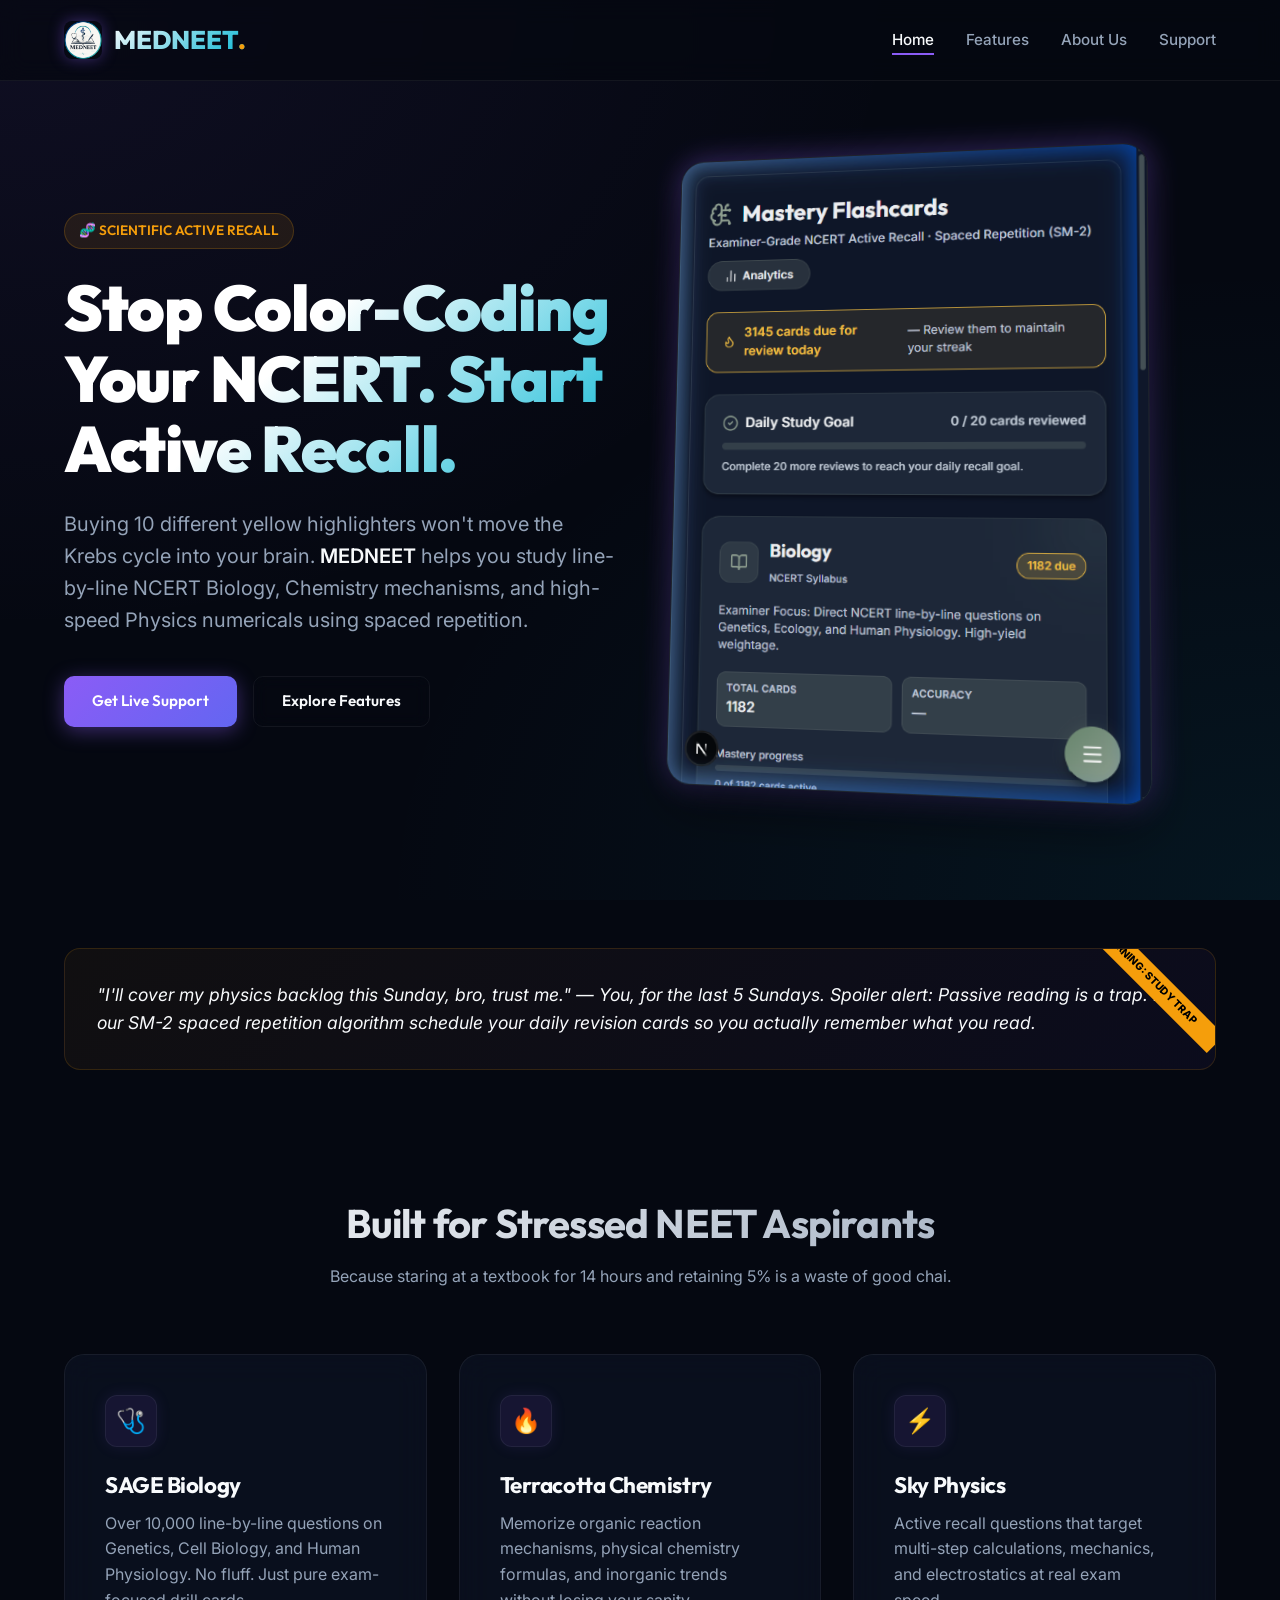
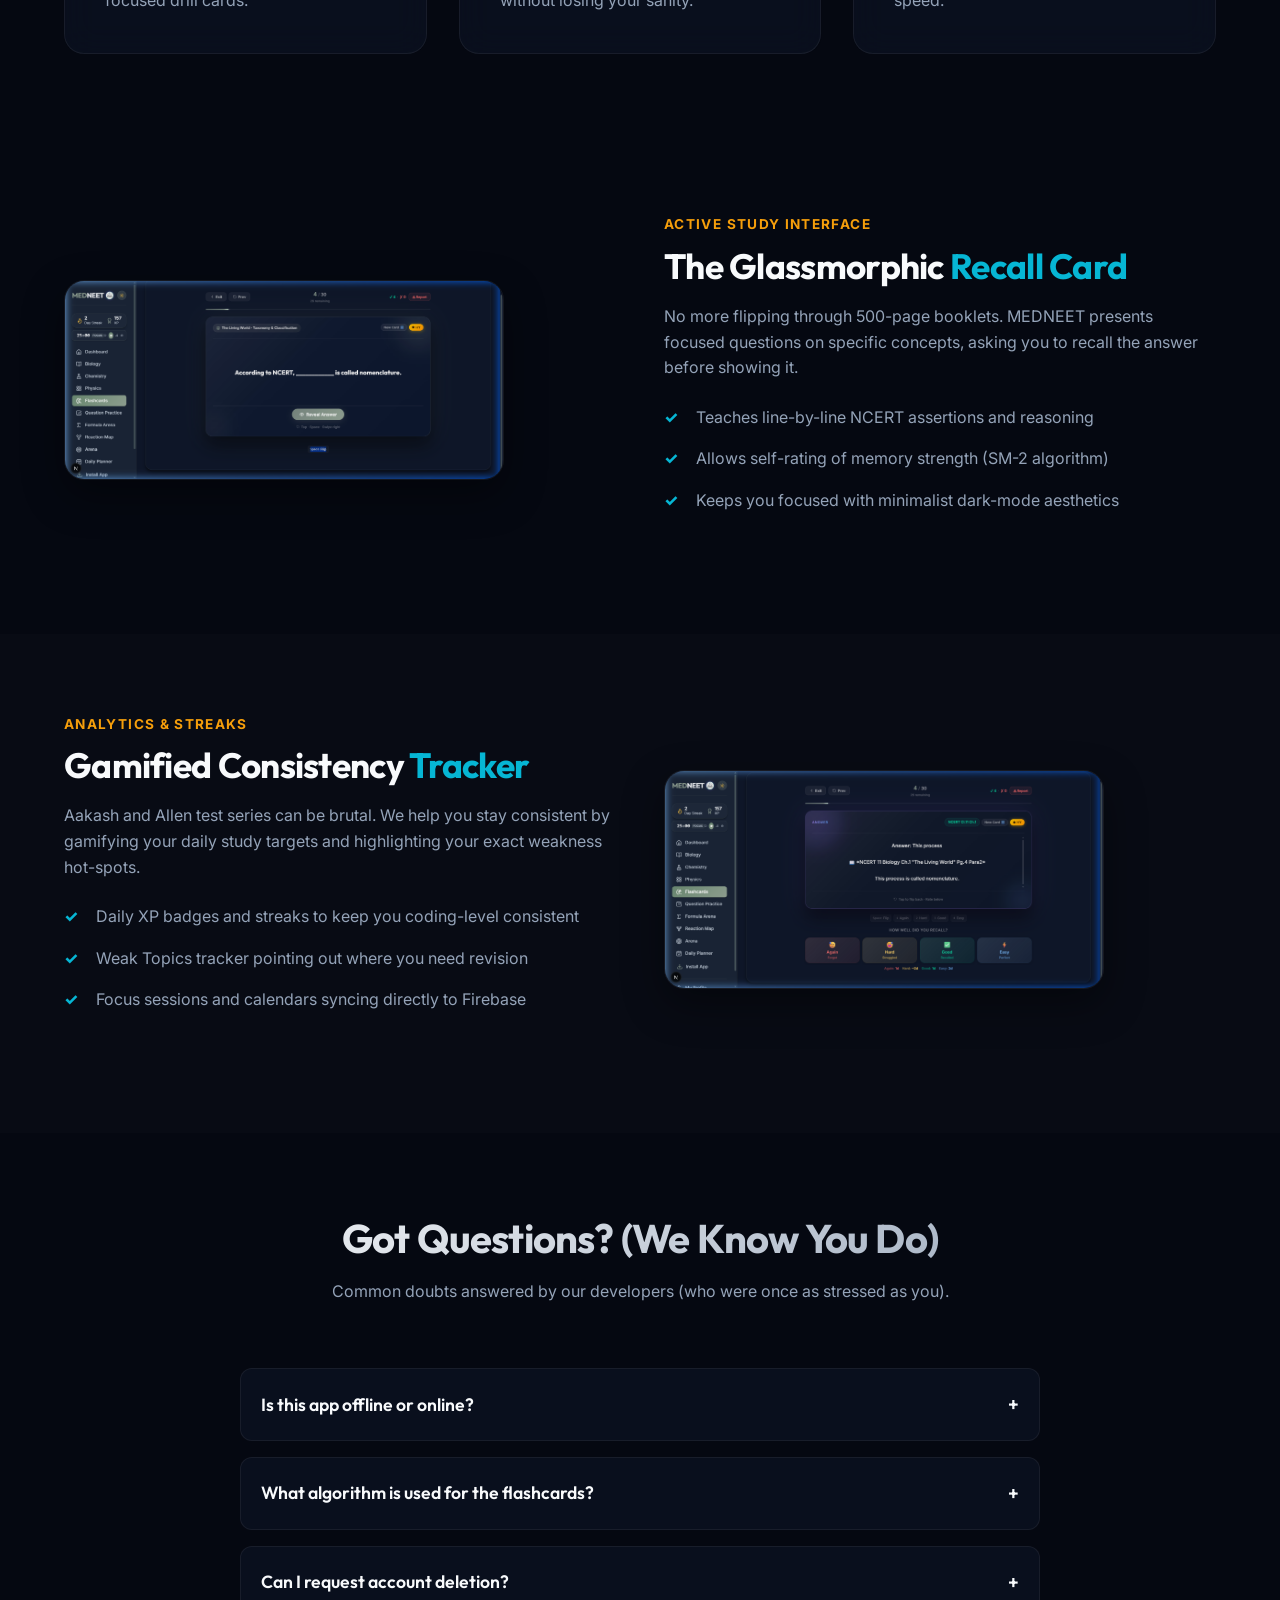
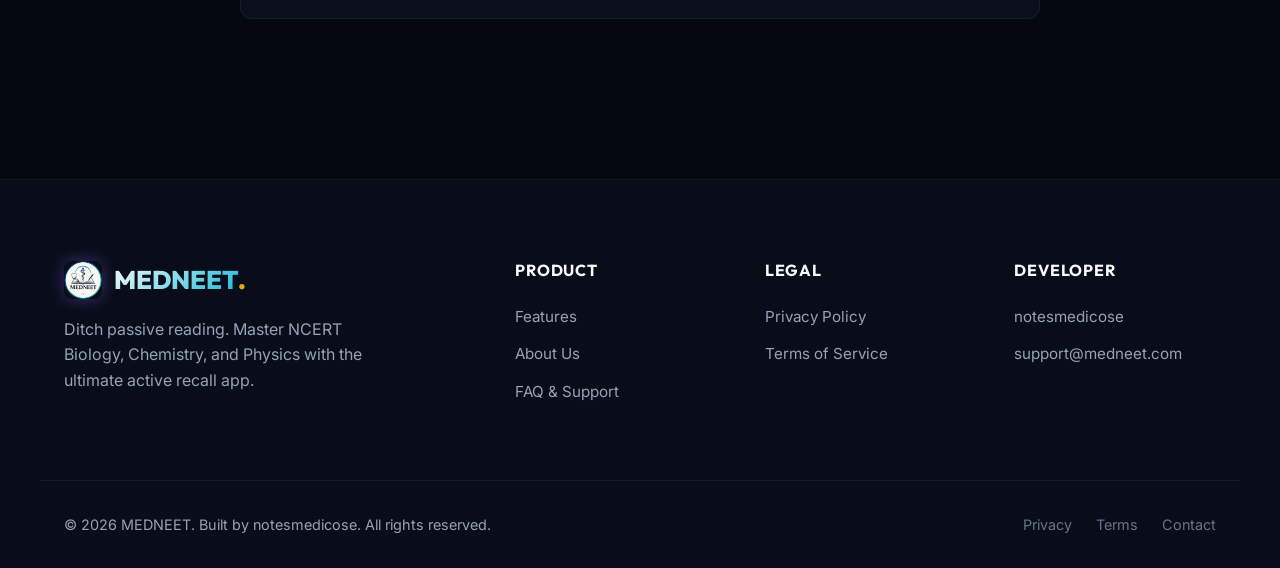
==== index.html @ f38a6e7c "Initial commit: Add responsive marketing and support website with active recall features showcase an" ====
<!DOCTYPE html>
<html lang="en">
<head>
  <meta charset="UTF-8">
  <meta name="viewport" content="width=device-width, initial-scale=1.0">
  
  <!-- Primary SEO Meta Tags -->
  <title>MEDNEET — Active Recall Flashcards & NCERT MCQs for NEET UG 2027</title>
  <meta name="description" content="Ace NEET UG Biology, Chemistry & Physics. Ditch the yellow markers, conquer your backlogs, and study line-by-line NCERT with scientific spaced repetition.">
  <meta name="keywords" content="NEET 2027 preparation, active recall flashcards, NCERT line by line biology, chemistry reaction mechanisms, physics formulas tracker, spaced repetition app, NEET study planner">
  <link rel="canonical" href="https://notesmedicose.github.io/MEDNEET_SUPPORT/index.html">
  
  <!-- Open Graph / Facebook -->
  <meta property="og:type" content="website">
  <meta property="og:url" content="https://notesmedicose.github.io/MEDNEET_SUPPORT/index.html">
  <meta property="og:title" content="MEDNEET — Active Recall Flashcards & NCERT MCQs for NEET UG 2027">
  <meta property="og:description" content="Struggling with NEET prep? Ditch passive reading and master NCERT concepts line-by-line using active recall, spaced repetition, and gamified daily streaks.">
  <meta property="og:image" content="https://notesmedicose.github.io/MEDNEET_SUPPORT/assets/feature_graphic.png">

  <!-- Twitter -->
  <meta property="twitter:card" content="summary_large_image">
  <meta property="twitter:url" content="https://notesmedicose.github.io/MEDNEET_SUPPORT/index.html">
  <meta property="twitter:title" content="MEDNEET — Active Recall Flashcards & NCERT MCQs for NEET UG 2027">
  <meta property="twitter:description" content="Struggling with NEET prep? Ditch passive reading and master NCERT concepts line-by-line using active recall, spaced repetition, and gamified daily streaks.">
  <meta property="twitter:image" content="https://notesmedicose.github.io/MEDNEET_SUPPORT/assets/feature_graphic.png">

  <!-- Favicon & Stylesheet -->
  <link rel="icon" type="image/png" href="assets/icon.png">
  <link rel="stylesheet" href="styles.css">
</head>
<body>

  <!-- Navigation Bar -->
  <nav class="navbar">
    <div class="container nav-container">
      <a href="index.html" class="logo" id="nav-logo">
        <img src="assets/icon.png" alt="MEDNEET Logo">
        <span>MEDNEET<span class="logo-highlight">.</span></span>
      </a>
      <ul class="nav-links" id="nav-menu">
        <li><a href="index.html" class="active" id="link-home">Home</a></li>
        <li><a href="features.html" id="link-features">Features</a></li>
        <li><a href="about.html" id="link-about">About Us</a></li>
        <li><a href="support.html" id="link-support">Support</a></li>
      </ul>
      <div class="nav-toggle" id="nav-hamburger">
        <span></span>
        <span></span>
        <span></span>
      </div>
    </div>
  </nav>

  <!-- Hero Section -->
  <header class="hero">
    <div class="container grid-2">
      <div class="hero-content">
        <div class="hero-badge">🧬 SCIENTIFIC ACTIVE RECALL</div>
        <h1 class="hero-title">Stop Color-Coding Your NCERT. Start Active Recall.</h1>
        <p class="hero-subtitle">
          Buying 10 different yellow highlighters won't move the Krebs cycle into your brain. <strong>MEDNEET</strong> helps you study line-by-line NCERT Biology, Chemistry mechanisms, and high-speed Physics numericals using spaced repetition.
        </p>
        <div class="hero-actions">
          <a href="support.html" class="btn btn-primary" id="hero-btn-download">Get Live Support</a>
          <a href="features.html" class="btn btn-secondary" id="hero-btn-features">Explore Features</a>
        </div>
      </div>
      <div class="hero-visual">
        <img src="assets/dashboard.png" alt="MEDNEET Mobile App Dashboard" class="main-screenshot" id="hero-img-dashboard">
      </div>
    </div>
  </header>

  <!-- Relatable Student Warning -->
  <section class="container">
    <div class="stressed-callout" id="studytrap-banner">
      <p>"I'll cover my physics backlog this Sunday, bro, trust me." — You, for the last 5 Sundays. Spoiler alert: Passive reading is a trap. Let our SM-2 spaced repetition algorithm schedule your daily revision cards so you actually remember what you read.</p>
    </div>
  </section>

  <!-- Core Features Highlights -->
  <section class="feature-section">
    <div class="container">
      <div class="section-header text-center">
        <h2>Built for Stressed NEET Aspirants</h2>
        <p>Because staring at a textbook for 14 hours and retaining 5% is a waste of good chai.</p>
      </div>
      
      <div class="grid-3">
        <!-- Feature 1 -->
        <div class="glass-panel feat-card" id="card-sage-bio">
          <div class="feat-icon">🩺</div>
          <h3>SAGE Biology</h3>
          <p>Over 10,000 line-by-line questions on Genetics, Cell Biology, and Human Physiology. No fluff. Just pure exam-focused drill cards.</p>
        </div>

        <!-- Feature 2 -->
        <div class="glass-panel feat-card" id="card-terra-chem">
          <div class="feat-icon">🔥</div>
          <h3>Terracotta Chemistry</h3>
          <p>Memorize organic reaction mechanisms, physical chemistry formulas, and inorganic trends without losing your sanity.</p>
        </div>

        <!-- Feature 3 -->
        <div class="glass-panel feat-card" id="card-sky-phys">
          <div class="feat-icon">⚡</div>
          <h3>Sky Physics</h3>
          <p>Active recall questions that target multi-step calculations, mechanics, and electrostatics at real exam speed.</p>
        </div>
      </div>
    </div>
  </section>

  <!-- Product Preview Split Showcase -->
  <section class="feature-showcase">
    <div class="container grid-2">
      <div class="showcase-visual">
        <img src="assets/study_question.png" alt="MEDNEET Question card screen" id="img-showcase-question">
      </div>
      <div class="showcase-content">
        <div class="showcase-tag">Active Study Interface</div>
        <h3>The Glassmorphic <span class="showcase-accent">Recall Card</span></h3>
        <p>No more flipping through 500-page booklets. MEDNEET presents focused questions on specific concepts, asking you to recall the answer before showing it.</p>
        <ul class="showcase-list">
          <li>Teaches line-by-line NCERT assertions and reasoning</li>
          <li>Allows self-rating of memory strength (SM-2 algorithm)</li>
          <li>Keeps you focused with minimalist dark-mode aesthetics</li>
        </ul>
      </div>
    </div>
  </section>

  <section class="feature-showcase" style="background: rgba(255, 255, 255, 0.01);">
    <div class="container grid-2">
      <div class="showcase-content">
        <div class="showcase-tag">Analytics & Streaks</div>
        <h3>Gamified Consistency <span class="showcase-accent">Tracker</span></h3>
        <p>Aakash and Allen test series can be brutal. We help you stay consistent by gamifying your daily study targets and highlighting your exact weakness hot-spots.</p>
        <ul class="showcase-list">
          <li>Daily XP badges and streaks to keep you coding-level consistent</li>
          <li>Weak Topics tracker pointing out where you need revision</li>
          <li>Focus sessions and calendars syncing directly to Firebase</li>
        </ul>
      </div>
      <div class="showcase-visual">
        <img src="assets/study_answer.png" alt="MEDNEET Answer card explanation screen" id="img-showcase-answer">
      </div>
    </div>
  </section>

  <!-- FAQ Section -->
  <section class="feature-section">
    <div class="container">
      <div class="section-header text-center">
        <h2>Got Questions? (We Know You Do)</h2>
        <p>Common doubts answered by our developers (who were once as stressed as you).</p>
      </div>

      <div class="faq-list">
        <div class="faq-item" id="faq-q1">
          <div class="faq-question">
            <span>Is this app offline or online?</span>
            <span class="faq-toggle">+</span>
          </div>
          <div class="faq-answer">
            It is a hybrid web/native app! It is wrapped in Capacitor for Android and loads the Next.js production server, meaning you get real-time database sync in Firestore and live AI-powered questions.
          </div>
        </div>

        <div class="faq-item" id="faq-q2">
          <div class="faq-question">
            <span>What algorithm is used for the flashcards?</span>
            <span class="faq-toggle">+</span>
          </div>
          <div class="faq-answer">
            We use a modified version of the SM-2 Spaced Repetition Algorithm. It schedules cards based on your difficulty rating, pushing easy cards out by days and bringing difficult concepts back in minutes.
          </div>
        </div>

        <div class="faq-item" id="faq-q3">
          <div class="faq-question">
            <span>Can I request account deletion?</span>
            <span class="faq-toggle">+</span>
          </div>
          <div class="faq-answer">
            Yes, Google Play Store has strict policies on this, and we respect your data! You can delete your account instantly from the Profile settings inside the app, or email us at support@medneet.com for manual deletion.
          </div>
        </div>
      </div>
    </div>
  </section>

  <!-- Footer -->
  <footer>
    <div class="container footer-grid">
      <div class="footer-brand">
        <a href="index.html" class="logo">
          <img src="assets/icon.png" alt="MEDNEET Logo">
          <span>MEDNEET<span class="logo-highlight">.</span></span>
        </a>
        <p>Ditch passive reading. Master NCERT Biology, Chemistry, and Physics with the ultimate active recall app.</p>
      </div>
      <div class="footer-col">
        <h4>Product</h4>
        <ul>
          <li><a href="features.html">Features</a></li>
          <li><a href="about.html">About Us</a></li>
          <li><a href="support.html">FAQ & Support</a></li>
        </ul>
      </div>
      <div class="footer-col">
        <h4>Legal</h4>
        <ul>
          <li><a href="privacy-policy.html">Privacy Policy</a></li>
          <li><a href="terms-of-service.html">Terms of Service</a></li>
        </ul>
      </div>
      <div class="footer-col">
        <h4>Developer</h4>
        <ul>
          <li><a href="https://github.com/notesmedicose" target="_blank">notesmedicose</a></li>
          <li><a href="mailto:support@medneet.com">support@medneet.com</a></li>
        </ul>
      </div>
    </div>
    
    <div class="container footer-bottom">
      <p>&copy; 2026 MEDNEET. Built by notesmedicose. All rights reserved.</p>
      <div class="footer-bottom-links">
        <a href="privacy-policy.html">Privacy</a>
        <a href="terms-of-service.html">Terms</a>
        <a href="support.html">Contact</a>
      </div>
    </div>
  </footer>

  <!-- Script for Interactivity -->
  <script>
    // Mobile Navigation Menu Toggle
    const hamburger = document.getElementById('nav-hamburger');
    const menu = document.getElementById('nav-menu');
    
    hamburger.addEventListener('click', () => {
      menu.classList.toggle('active');
      hamburger.classList.toggle('active');
    });

    // Close mobile menu when link is clicked
    document.querySelectorAll('.nav-links a').forEach(link => {
      link.addEventListener('click', () => {
        menu.classList.remove('active');
        hamburger.classList.remove('active');
      });
    });

    // FAQ Accordion
    const faqItems = document.querySelectorAll('.faq-item');
    faqItems.forEach(item => {
      item.addEventListener('click', () => {
        item.classList.toggle('active');
      });
    });
  </script>
</body>
</html>
---- styles.css ----
/* ==========================================================================
   MEDNEET Support & Marketing Website Stylesheet
   Theme: Midnight Sci-Fi Academic (Deep Purple, Neon Violet, Cyan, Gold)
   ========================================================================== */

/* Google Fonts Import */
@import url('https://fonts.googleapis.com/css2?family=Inter:wght@300;400;500;600;700&family=Outfit:wght@400;500;600;700;800;900&display=swap');

/* CSS Variables */
:root {
  --bg-primary: #050811;
  --bg-secondary: #090d1a;
  --bg-surface: rgba(17, 25, 46, 0.45);
  --bg-surface-glow: rgba(139, 92, 246, 0.05);
  --border-color: rgba(255, 255, 255, 0.06);
  --border-glow: rgba(139, 92, 246, 0.2);
  
  --text-primary: #f8fafc;
  --text-secondary: #94a3b8;
  --text-muted: #64748b;
  
  --accent-primary: #8b5cf6; /* Neon Violet */
  --accent-secondary: #06b6d4; /* Neon Cyan */
  --accent-accent: #f59e0b; /* Gold */
  --accent-primary-glow: rgba(139, 92, 246, 0.4);
  --accent-secondary-glow: rgba(6, 182, 212, 0.4);
  
  --font-heading: 'Outfit', sans-serif;
  --font-body: 'Inter', sans-serif;
  
  --transition-smooth: all 0.3s cubic-bezier(0.4, 0, 0.2, 1);
  --container-width: 1200px;
}

/* Modern Reset */
* {
  box-sizing: border-box;
  margin: 0;
  padding: 0;
}

html {
  scroll-behavior: smooth;
  scrollbar-width: thin;
  scrollbar-color: var(--accent-primary) var(--bg-secondary);
}

body {
  background-color: var(--bg-primary);
  background-image: 
    radial-gradient(at 0% 0%, rgba(139, 92, 246, 0.08) 0px, transparent 50%),
    radial-gradient(at 100% 100%, rgba(6, 182, 212, 0.08) 0px, transparent 50%);
  background-attachment: fixed;
  color: var(--text-primary);
  font-family: var(--font-body);
  line-height: 1.6;
  overflow-x: hidden;
  font-size: 16px;
}

/* Custom Scrollbar for Webkit Browsers */
::-webkit-scrollbar {
  width: 8px;
}
::-webkit-scrollbar-track {
  background: var(--bg-secondary);
}
::-webkit-scrollbar-thumb {
  background: var(--accent-primary);
  border-radius: 4px;
}
::-webkit-scrollbar-thumb:hover {
  background: var(--accent-secondary);
}

/* Typography Utility */
h1, h2, h3, h4, h5, h6 {
  font-family: var(--font-heading);
  font-weight: 700;
  letter-spacing: -0.02em;
  line-height: 1.25;
}

p {
  color: var(--text-secondary);
  font-weight: 400;
}

a {
  color: var(--accent-secondary);
  text-decoration: none;
  transition: var(--transition-smooth);
}

a:hover {
  color: var(--accent-primary);
}

strong {
  color: var(--text-primary);
  font-weight: 600;
}

/* Layout Utilities */
.container {
  max-width: var(--container-width);
  margin: 0 auto;
  padding: 0 1.5rem;
}

.text-center { text-align: center; }

/* Grid / Flex Layouts */
.grid-2 {
  display: grid;
  grid-template-columns: 1fr 1fr;
  gap: 3rem;
  align-items: center;
}

.grid-3 {
  display: grid;
  grid-template-columns: repeat(3, 1fr);
  gap: 2rem;
}

@media (max-width: 968px) {
  .grid-2, .grid-3 {
    grid-template-columns: 1fr;
    gap: 2rem;
  }
}

/* Glassmorphic Components */
.glass-panel {
  background: var(--bg-surface);
  border: 1px solid var(--border-color);
  border-radius: 20px;
  backdrop-filter: blur(16px);
  -webkit-backdrop-filter: blur(16px);
  padding: 2.5rem;
  transition: var(--transition-smooth);
}

.glass-panel:hover {
  border-color: var(--border-glow);
  box-shadow: 0 10px 30px rgba(139, 92, 246, 0.08);
}

/* Navigation Bar */
.navbar {
  position: fixed;
  top: 0;
  left: 0;
  width: 100%;
  z-index: 1000;
  background: rgba(5, 8, 17, 0.7);
  backdrop-filter: blur(12px);
  -webkit-backdrop-filter: blur(12px);
  border-bottom: 1px solid var(--border-color);
  transition: var(--transition-smooth);
}

.nav-container {
  display: flex;
  justify-content: space-between;
  align-items: center;
  height: 80px;
}

.logo {
  display: flex;
  align-items: center;
  gap: 12px;
  font-family: var(--font-heading);
  font-weight: 800;
  font-size: 1.6rem;
  color: var(--text-primary);
}

.logo img {
  width: 38px;
  height: 38px;
  border-radius: 8px;
  box-shadow: 0 0 15px var(--accent-primary-glow);
}

.logo span {
  background: linear-gradient(135deg, var(--text-primary), var(--accent-secondary));
  -webkit-background-clip: text;
  -webkit-text-fill-color: transparent;
}

.logo-highlight {
  color: var(--accent-accent);
  background: none !important;
  -webkit-text-fill-color: initial !important;
}

.nav-links {
  display: flex;
  gap: 2rem;
  list-style: none;
  align-items: center;
}

.nav-links a {
  color: var(--text-secondary);
  font-weight: 500;
  font-size: 0.95rem;
}

.nav-links a:hover, .nav-links a.active {
  color: var(--text-primary);
}

.nav-links a.active {
  border-bottom: 2px solid var(--accent-primary);
  padding-bottom: 4px;
}

/* Buttons */
.btn {
  display: inline-flex;
  align-items: center;
  justify-content: center;
  padding: 0.75rem 1.75rem;
  border-radius: 10px;
  font-family: var(--font-heading);
  font-weight: 600;
  font-size: 0.95rem;
  cursor: pointer;
  transition: var(--transition-smooth);
  gap: 8px;
}

.btn-primary {
  background: linear-gradient(135deg, var(--accent-primary), #6366f1);
  color: white;
  border: none;
  box-shadow: 0 4px 20px var(--accent-primary-glow);
}

.btn-primary:hover {
  background: linear-gradient(135deg, #9b72f8, #4f46e5);
  box-shadow: 0 6px 25px rgba(139, 92, 246, 0.6);
  transform: translateY(-2px);
  color: white;
}

.btn-secondary {
  background: transparent;
  color: var(--text-primary);
  border: 1px solid var(--border-color);
  backdrop-filter: blur(8px);
}

.btn-secondary:hover {
  background: rgba(255, 255, 255, 0.05);
  border-color: var(--text-secondary);
  transform: translateY(-2px);
  color: var(--text-primary);
}

/* Mobile Nav Toggle */
.nav-toggle {
  display: none;
  flex-direction: column;
  gap: 6px;
  cursor: pointer;
}

.nav-toggle span {
  width: 25px;
  height: 2px;
  background-color: var(--text-primary);
  transition: var(--transition-smooth);
}

@media (max-width: 768px) {
  .nav-toggle {
    display: flex;
  }
  
  .nav-links {
    position: fixed;
    top: 80px;
    left: -100%;
    width: 100%;
    height: calc(100vh - 80px);
    background: var(--bg-secondary);
    flex-direction: column;
    padding: 3rem 1.5rem;
    transition: var(--transition-smooth);
    align-items: stretch;
    text-align: center;
  }
  
  .nav-links.active {
    left: 0;
  }
}

/* Hero Section */
.hero {
  padding: 120px 0 80px;
  min-height: 100vh;
  display: flex;
  align-items: center;
  position: relative;
}

.hero-badge {
  display: inline-flex;
  align-items: center;
  gap: 8px;
  background: rgba(245, 158, 11, 0.1);
  border: 1px solid rgba(245, 158, 11, 0.2);
  color: var(--accent-accent);
  padding: 6px 14px;
  border-radius: 20px;
  font-family: var(--font-heading);
  font-weight: 600;
  font-size: 0.85rem;
  margin-bottom: 1.5rem;
}

.hero-title {
  font-size: 4rem;
  font-weight: 900;
  line-height: 1.1;
  margin-bottom: 1.5rem;
  background: linear-gradient(135deg, #fff 40%, var(--accent-secondary) 100%);
  -webkit-background-clip: text;
  -webkit-text-fill-color: transparent;
}

.hero-subtitle {
  font-size: 1.25rem;
  margin-bottom: 2.5rem;
  max-width: 550px;
}

.hero-actions {
  display: flex;
  gap: 1rem;
  flex-wrap: wrap;
}

.hero-visual {
  position: relative;
}

.hero-visual img.main-screenshot {
  width: 100%;
  max-width: 480px;
  border-radius: 24px;
  border: 1px solid rgba(255, 255, 255, 0.1);
  box-shadow: 0 20px 50px rgba(0, 0, 0, 0.5), 0 0 30px var(--accent-primary-glow);
  transform: perspective(1000px) rotateY(-8deg) rotateX(4deg);
  transition: var(--transition-smooth);
}

.hero-visual img.main-screenshot:hover {
  transform: perspective(1000px) rotateY(0deg) rotateX(0deg) scale(1.02);
  box-shadow: 0 25px 60px rgba(0, 0, 0, 0.6), 0 0 45px rgba(139, 92, 246, 0.6);
}

@media (max-width: 968px) {
  .hero-title {
    font-size: 2.8rem;
  }
  .hero-visual {
    margin-top: 3rem;
    display: flex;
    justify-content: center;
  }
  .hero-visual img.main-screenshot {
    transform: none;
  }
}

/* Feature Cards & Grid */
.section-header {
  margin-bottom: 4rem;
}

.section-header h2 {
  font-size: 2.5rem;
  margin-bottom: 1rem;
  background: linear-gradient(135deg, #fff, var(--text-secondary));
  -webkit-background-clip: text;
  -webkit-text-fill-color: transparent;
}

.feature-section {
  padding: 80px 0;
}

.feat-card {
  text-align: left;
}

.feat-icon {
  width: 52px;
  height: 52px;
  border-radius: 12px;
  background: rgba(139, 92, 246, 0.1);
  border: 1px solid var(--border-color);
  color: var(--accent-primary);
  display: flex;
  align-items: center;
  justify-content: center;
  font-size: 1.5rem;
  margin-bottom: 1.5rem;
  box-shadow: 0 0 15px rgba(139, 92, 246, 0.1);
}

.feat-card:hover .feat-icon {
  background: var(--accent-primary);
  color: white;
  box-shadow: 0 0 20px var(--accent-primary-glow);
  transform: scale(1.05);
}

.feat-card h3 {
  font-size: 1.4rem;
  margin-bottom: 0.75rem;
  color: var(--text-primary);
}

/* Split Page Feature Showcases */
.feature-showcase {
  padding: 80px 0;
}

.showcase-content h3 {
  font-size: 2.2rem;
  margin-bottom: 1rem;
  color: var(--text-primary);
}

.showcase-accent {
  color: var(--accent-secondary);
}

.showcase-tag {
  color: var(--accent-accent);
  text-transform: uppercase;
  font-size: 0.85rem;
  font-weight: 700;
  letter-spacing: 0.1em;
  margin-bottom: 0.5rem;
}

.showcase-list {
  list-style: none;
  margin: 1.5rem 0 2.5rem;
}

.showcase-list li {
  position: relative;
  padding-left: 2rem;
  margin-bottom: 1rem;
  color: var(--text-secondary);
}

.showcase-list li::before {
  content: '✓';
  position: absolute;
  left: 0;
  top: 0;
  color: var(--accent-secondary);
  font-weight: 800;
}

.showcase-visual img {
  width: 100%;
  max-width: 440px;
  border-radius: 20px;
  border: 1px solid var(--border-color);
  box-shadow: 0 15px 40px rgba(0, 0, 0, 0.4);
}

/* FAQ Accordion */
.faq-list {
  max-width: 800px;
  margin: 0 auto;
  display: flex;
  flex-direction: column;
  gap: 1rem;
}

.faq-item {
  background: var(--bg-surface);
  border: 1px solid var(--border-color);
  border-radius: 12px;
  padding: 1.25rem;
  cursor: pointer;
  transition: var(--transition-smooth);
}

.faq-item:hover {
  border-color: var(--border-glow);
}

.faq-question {
  display: flex;
  justify-content: space-between;
  align-items: center;
  font-weight: 600;
  font-family: var(--font-heading);
  font-size: 1.1rem;
}

.faq-answer {
  display: none;
  padding-top: 1rem;
  color: var(--text-secondary);
  font-size: 0.95rem;
  border-top: 1px solid rgba(255, 255, 255, 0.05);
  margin-top: 0.75rem;
}

.faq-item.active .faq-answer {
  display: block;
}

.faq-toggle {
  font-size: 1.2rem;
  transition: var(--transition-smooth);
}

.faq-item.active .faq-toggle {
  transform: rotate(45deg);
  color: var(--accent-primary);
}

/* Footer styling */
footer {
  background: var(--bg-secondary);
  border-top: 1px solid var(--border-color);
  padding: 5rem 0 2rem;
  margin-top: 5rem;
}

.footer-grid {
  display: grid;
  grid-template-columns: 2fr 1fr 1fr 1fr;
  gap: 3rem;
  margin-bottom: 4rem;
}

@media (max-width: 768px) {
  .footer-grid {
    grid-template-columns: 1fr;
    gap: 2rem;
  }
}

.footer-brand p {
  margin-top: 1rem;
  max-width: 300px;
}

.footer-col h4 {
  font-size: 1rem;
  text-transform: uppercase;
  letter-spacing: 0.05em;
  margin-bottom: 1.5rem;
  color: var(--text-primary);
}

.footer-col ul {
  list-style: none;
}

.footer-col ul li {
  margin-bottom: 0.75rem;
}

.footer-col ul a {
  color: var(--text-secondary);
  font-size: 0.95rem;
}

.footer-col ul a:hover {
  color: var(--text-primary);
  padding-left: 4px;
}

.footer-bottom {
  display: flex;
  justify-content: space-between;
  align-items: center;
  padding-top: 2rem;
  border-top: 1px solid rgba(255, 255, 255, 0.05);
  color: var(--text-muted);
  font-size: 0.9rem;
  flex-wrap: wrap;
  gap: 1rem;
}

.footer-bottom-links {
  display: flex;
  gap: 1.5rem;
}

.footer-bottom-links a {
  color: var(--text-muted);
}

.footer-bottom-links a:hover {
  color: var(--text-primary);
}

/* Legal Pages Styling Override */
.legal-container {
  padding-top: 140px;
  max-width: 800px;
  margin: 0 auto;
}

.legal-header {
  margin-bottom: 3rem;
  text-align: center;
}

.legal-header h1 {
  font-size: 3rem;
  margin-bottom: 0.5rem;
}

.legal-meta {
  color: var(--text-muted);
  font-size: 0.95rem;
}

.legal-content section {
  margin-bottom: 2rem;
}

.legal-content h2 {
  font-size: 1.4rem;
  margin-bottom: 1rem;
  color: var(--accent-primary);
  border-bottom: 1px solid rgba(255, 255, 255, 0.05);
  padding-bottom: 0.5rem;
}

.legal-content ul {
  padding-left: 1.5rem;
  color: var(--text-secondary);
  margin: 1rem 0;
}

.legal-content li {
  margin-bottom: 0.5rem;
}

/* Contact Form Grid and Elements */
.contact-grid {
  display: grid;
  grid-template-columns: 1fr 1.5fr;
  gap: 3rem;
}

@media (max-width: 768px) {
  .contact-grid {
    grid-template-columns: 1fr;
    gap: 2rem;
  }
}

.info-item {
  display: flex;
  gap: 1rem;
  margin-bottom: 1.5rem;
}

.info-icon {
  width: 44px;
  height: 44px;
  border-radius: 8px;
  background: rgba(6, 182, 212, 0.1);
  color: var(--accent-secondary);
  display: flex;
  align-items: center;
  justify-content: center;
  font-size: 1.2rem;
  flex-shrink: 0;
}

.form-group {
  margin-bottom: 1.5rem;
}

.form-group label {
  display: block;
  font-family: var(--font-heading);
  font-weight: 500;
  font-size: 0.9rem;
  margin-bottom: 0.5rem;
  color: var(--text-primary);
}

.form-control {
  width: 100%;
  background: rgba(17, 25, 46, 0.6);
  border: 1px solid var(--border-color);
  border-radius: 8px;
  padding: 0.75rem 1rem;
  color: white;
  font-family: var(--font-body);
  transition: var(--transition-smooth);
}

.form-control:focus {
  outline: none;
  border-color: var(--accent-primary);
  box-shadow: 0 0 15px rgba(139, 92, 246, 0.15);
}

/* Stressed NEET Student Meme Callout */
.stressed-callout {
  background: linear-gradient(135deg, rgba(245, 158, 11, 0.05), rgba(139, 92, 246, 0.05));
  border: 1px solid rgba(245, 158, 11, 0.15);
  border-radius: 16px;
  padding: 2rem;
  margin: 3rem 0;
  position: relative;
  overflow: hidden;
}

.stressed-callout::before {
  content: '⚠️ WARNING: STUDY TRAP';
  position: absolute;
  top: 12px;
  right: -30px;
  background: var(--accent-accent);
  color: #000;
  font-weight: 800;
  font-size: 0.65rem;
  padding: 4px 30px;
  transform: rotate(45deg);
}

.stressed-callout p {
  color: var(--text-primary);
  font-style: italic;
  font-size: 1.1rem;
}
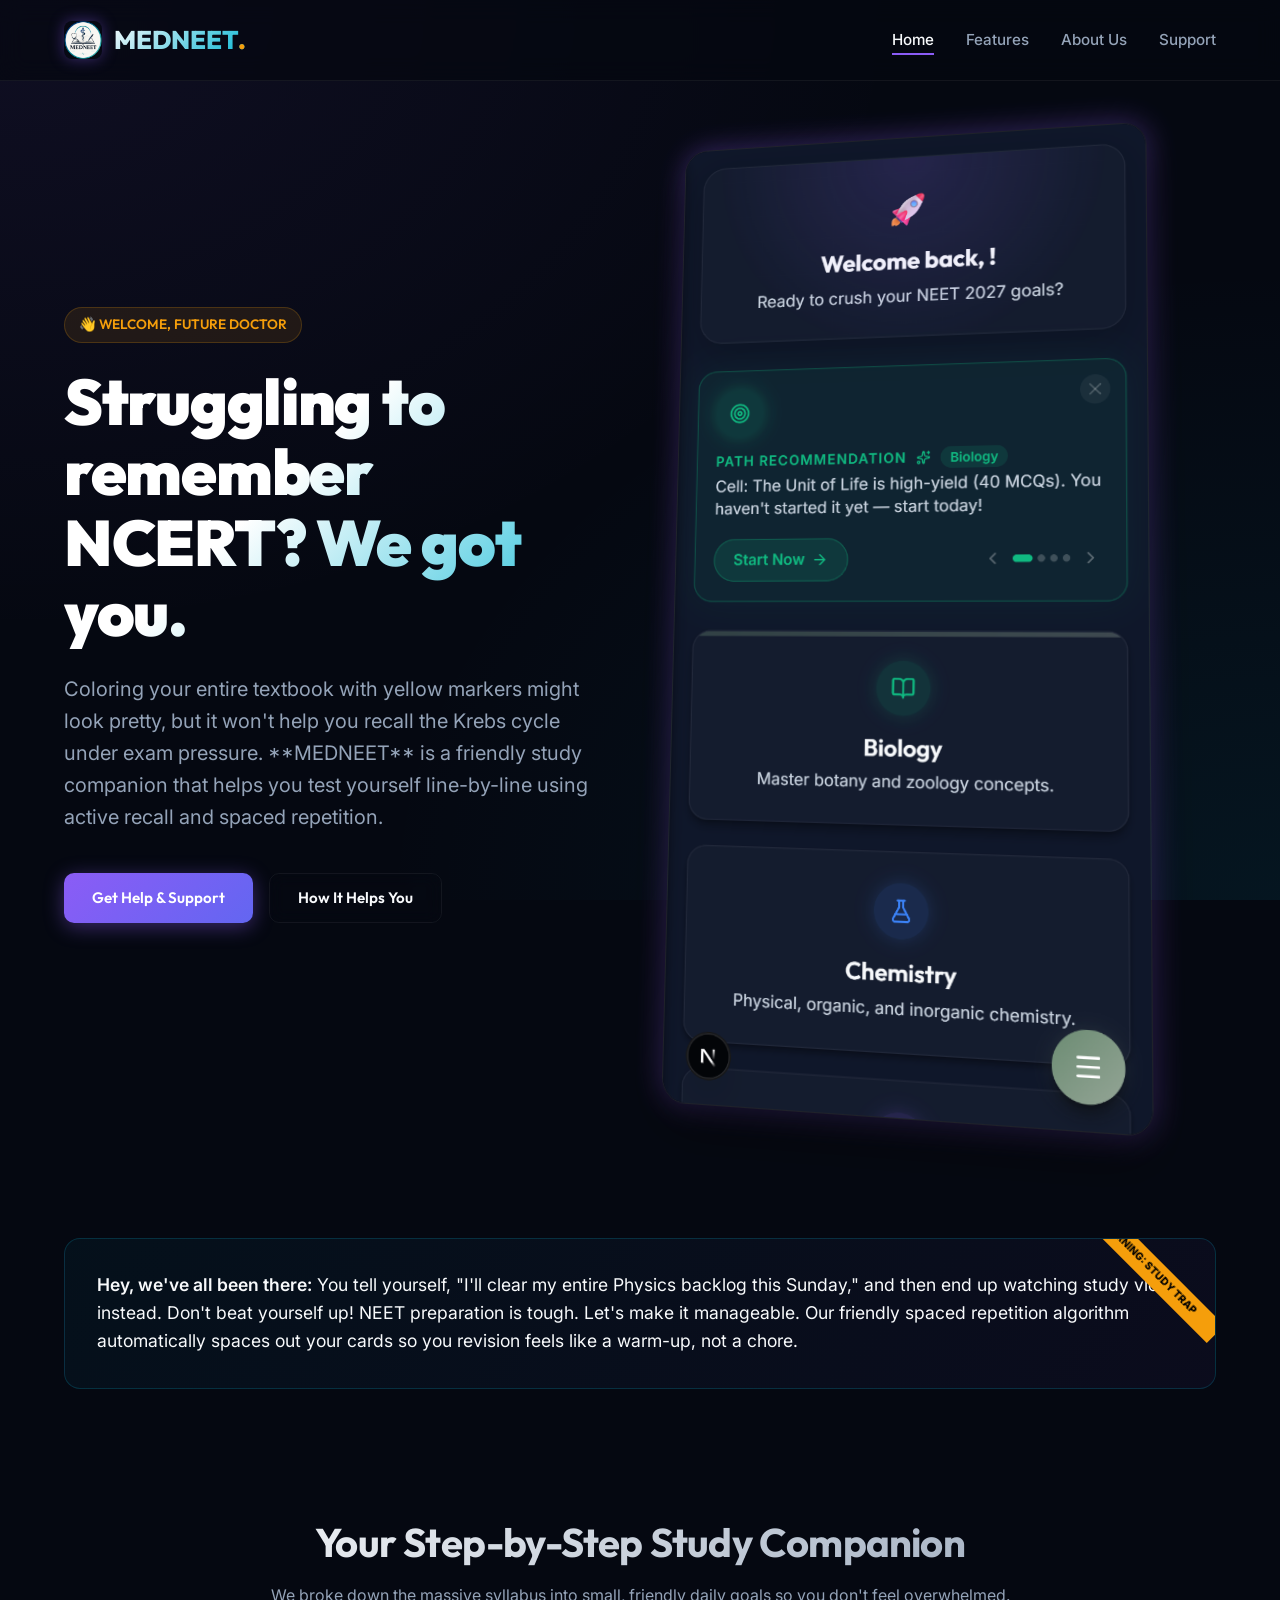
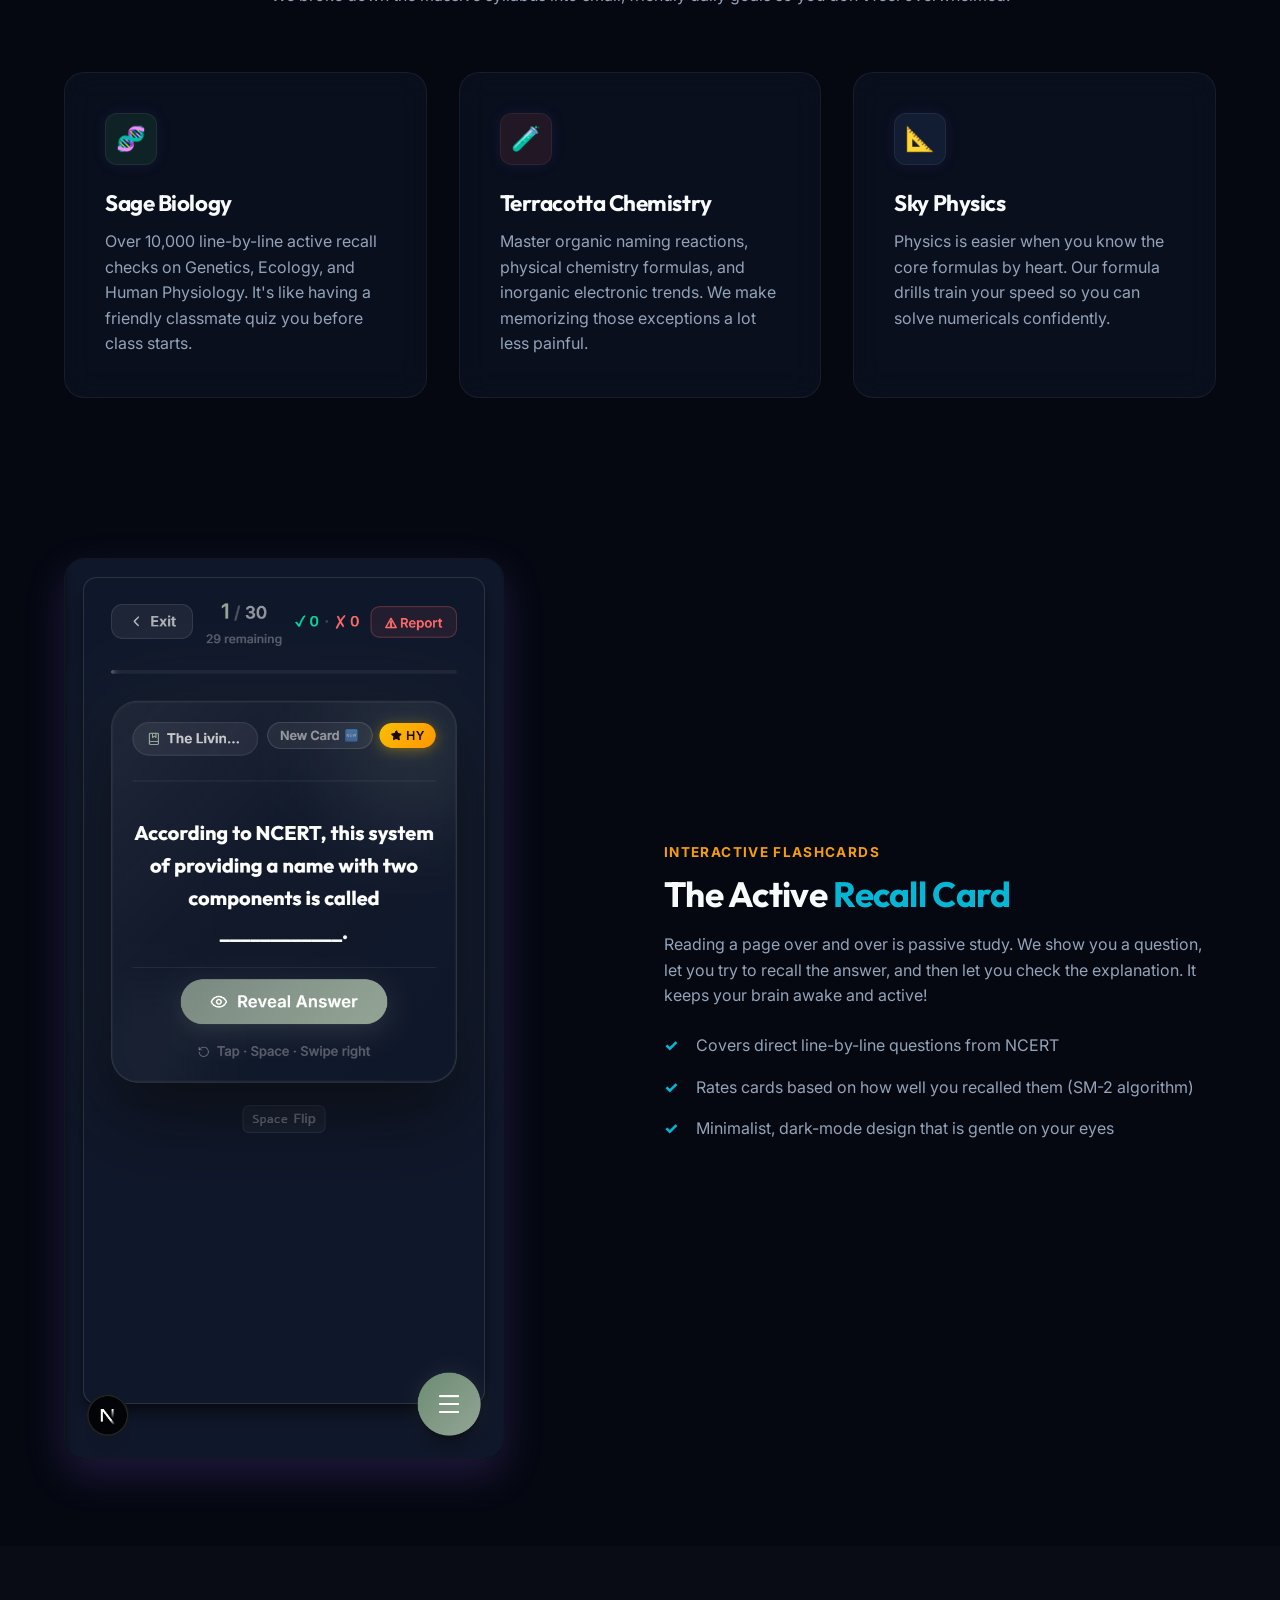
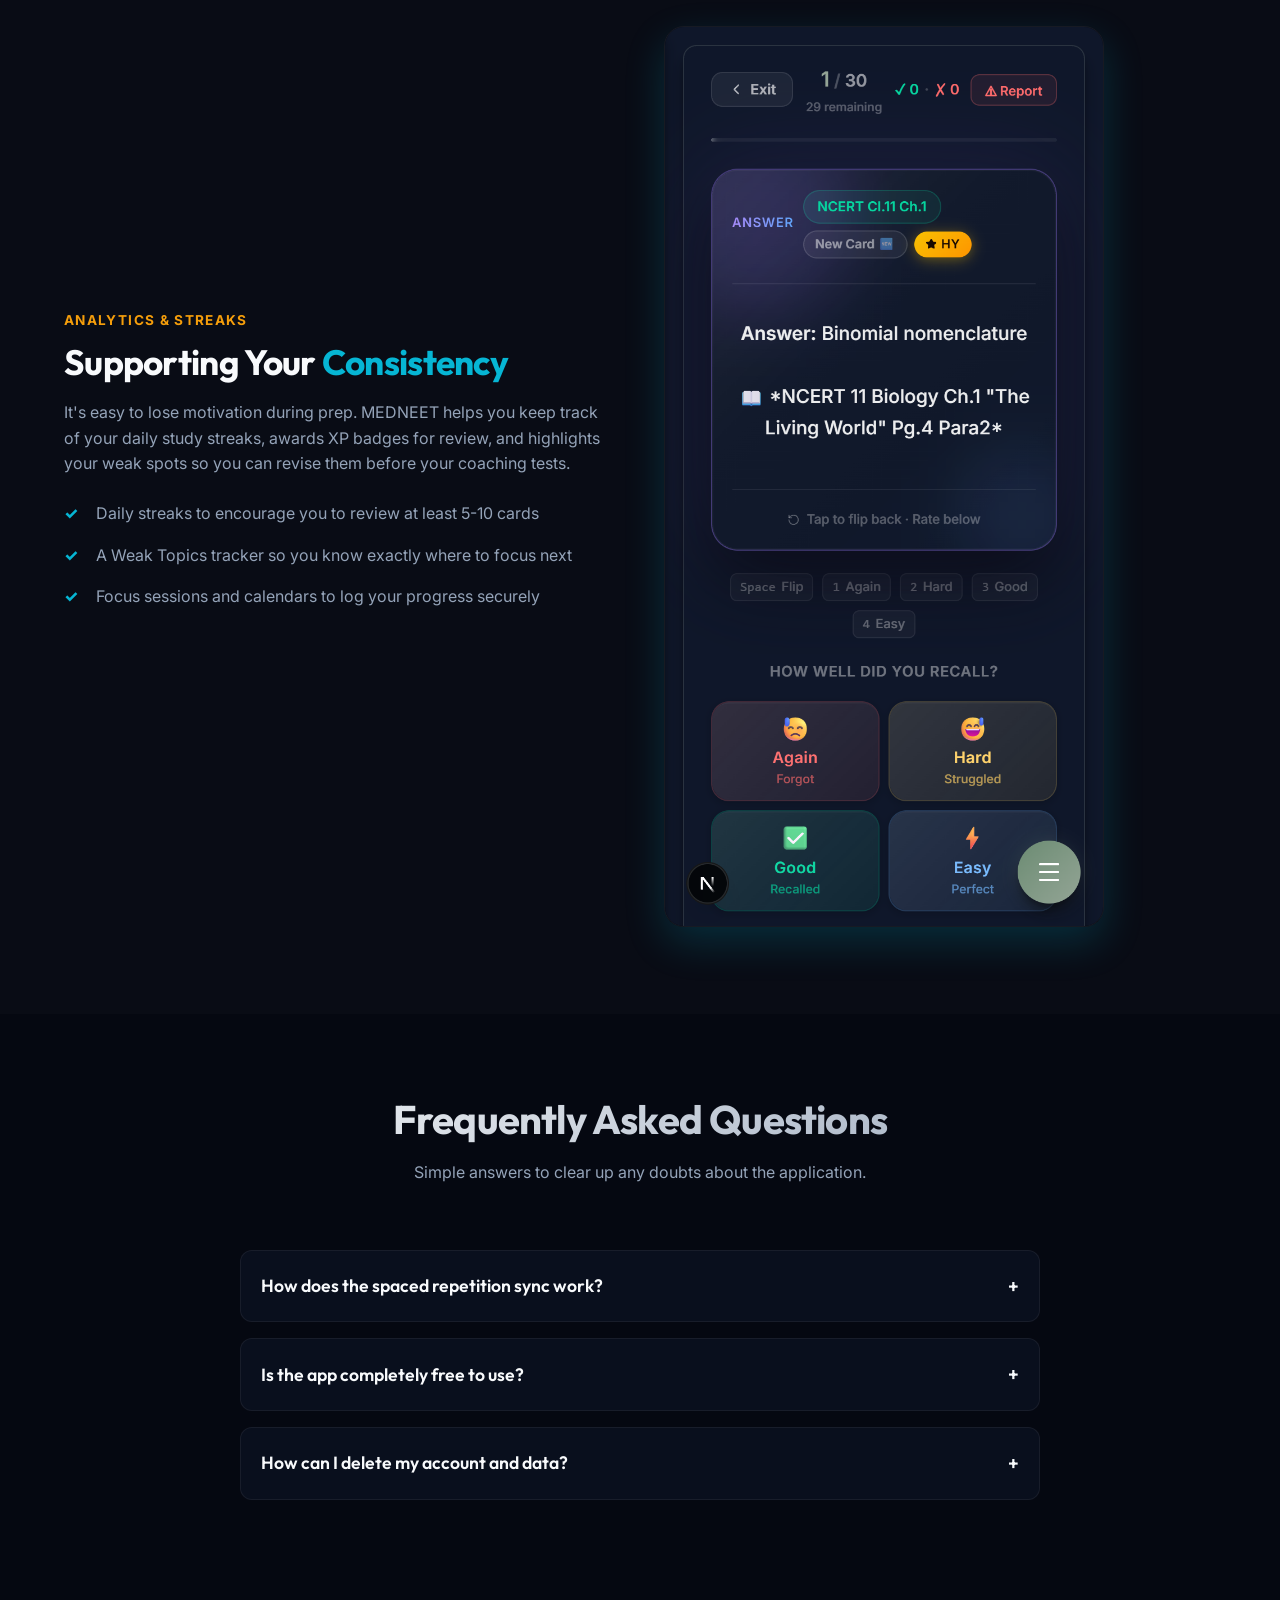
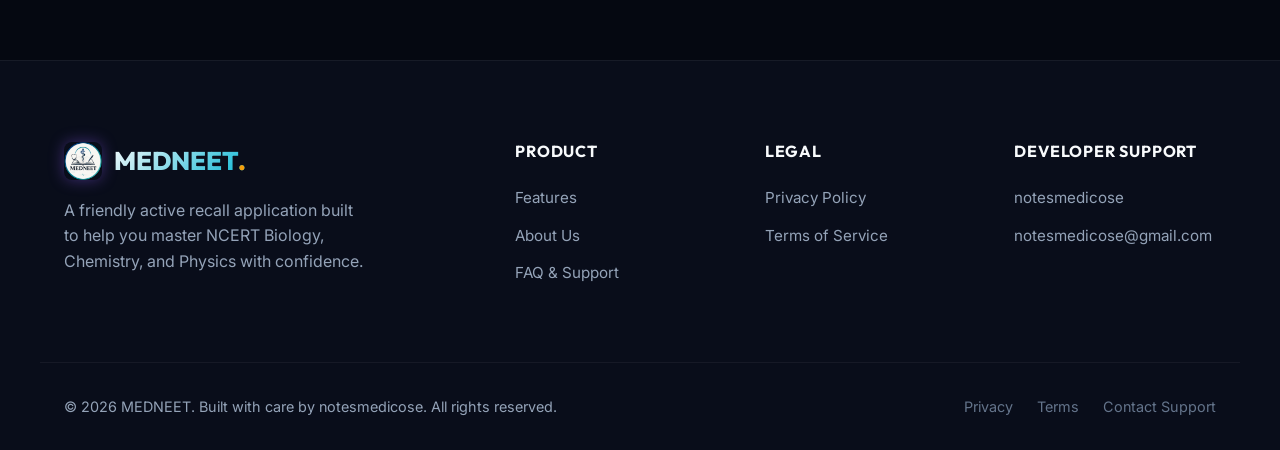
==== commit 75ca4d78: "update: rewrite website copy in friendly buddy tone, add real high-res screenshots from localhost, u" ====
--- a/index.html
+++ b/index.html
@@ -5,23 +5,23 @@
   <meta name="viewport" content="width=device-width, initial-scale=1.0">
   
   <!-- Primary SEO Meta Tags -->
-  <title>MEDNEET — Active Recall Flashcards & NCERT MCQs for NEET UG 2027</title>
-  <meta name="description" content="Ace NEET UG Biology, Chemistry & Physics. Ditch the yellow markers, conquer your backlogs, and study line-by-line NCERT with scientific spaced repetition.">
-  <meta name="keywords" content="NEET 2027 preparation, active recall flashcards, NCERT line by line biology, chemistry reaction mechanisms, physics formulas tracker, spaced repetition app, NEET study planner">
+  <title>MEDNEET — Active Recall Flashcards & Study Buddy for NEET UG 2027</title>
+  <meta name="description" content="Struggling with NEET preparation? Join your friendly study buddy app to master NCERT Biology line-by-line, Organic Chemistry reactions, and Physics formulas.">
+  <meta name="keywords" content="NEET 2027 prep, NCERT active recall, biology flashcards, inorganic chemistry memory tricks, physics formulas tracker, spaced repetition app, NEET backlogs support">
   <link rel="canonical" href="https://notesmedicose.github.io/MEDNEET_SUPPORT/index.html">
   
   <!-- Open Graph / Facebook -->
   <meta property="og:type" content="website">
   <meta property="og:url" content="https://notesmedicose.github.io/MEDNEET_SUPPORT/index.html">
-  <meta property="og:title" content="MEDNEET — Active Recall Flashcards & NCERT MCQs for NEET UG 2027">
-  <meta property="og:description" content="Struggling with NEET prep? Ditch passive reading and master NCERT concepts line-by-line using active recall, spaced repetition, and gamified daily streaks.">
+  <meta property="og:title" content="MEDNEET — Active Recall Flashcards & Study Buddy for NEET UG 2027">
+  <meta property="og:description" content="Ditch the highlighter trap and conquer your backlogs with a friendly spaced repetition companion that makes NCERT study feel like a game.">
   <meta property="og:image" content="https://notesmedicose.github.io/MEDNEET_SUPPORT/assets/feature_graphic.png">
 
   <!-- Twitter -->
   <meta property="twitter:card" content="summary_large_image">
   <meta property="twitter:url" content="https://notesmedicose.github.io/MEDNEET_SUPPORT/index.html">
-  <meta property="twitter:title" content="MEDNEET — Active Recall Flashcards & NCERT MCQs for NEET UG 2027">
-  <meta property="twitter:description" content="Struggling with NEET prep? Ditch passive reading and master NCERT concepts line-by-line using active recall, spaced repetition, and gamified daily streaks.">
+  <meta property="twitter:title" content="MEDNEET — Active Recall Flashcards & Study Buddy for NEET UG 2027">
+  <meta property="twitter:description" content="Ditch the highlighter trap and conquer your backlogs with a friendly spaced repetition companion that makes NCERT study feel like a game.">
   <meta property="twitter:image" content="https://notesmedicose.github.io/MEDNEET_SUPPORT/assets/feature_graphic.png">
 
   <!-- Favicon & Stylesheet -->
@@ -55,135 +55,137 @@
   <header class="hero">
     <div class="container grid-2">
       <div class="hero-content">
-        <div class="hero-badge">🧬 SCIENTIFIC ACTIVE RECALL</div>
-        <h1 class="hero-title">Stop Color-Coding Your NCERT. Start Active Recall.</h1>
+        <div class="hero-badge">👋 WELCOME, FUTURE DOCTOR</div>
+        <h1 class="hero-title">Struggling to remember NCERT? We got you.</h1>
         <p class="hero-subtitle">
-          Buying 10 different yellow highlighters won't move the Krebs cycle into your brain. <strong>MEDNEET</strong> helps you study line-by-line NCERT Biology, Chemistry mechanisms, and high-speed Physics numericals using spaced repetition.
+          Coloring your entire textbook with yellow markers might look pretty, but it won't help you recall the Krebs cycle under exam pressure. **MEDNEET** is a friendly study companion that helps you test yourself line-by-line using active recall and spaced repetition.
         </p>
         <div class="hero-actions">
-          <a href="support.html" class="btn btn-primary" id="hero-btn-download">Get Live Support</a>
-          <a href="features.html" class="btn btn-secondary" id="hero-btn-features">Explore Features</a>
+          <a href="support.html" class="btn btn-primary" id="hero-btn-download">Get Help & Support</a>
+          <a href="features.html" class="btn btn-secondary" id="hero-btn-features">How It Helps You</a>
         </div>
       </div>
       <div class="hero-visual">
-        <img src="assets/dashboard.png" alt="MEDNEET Mobile App Dashboard" class="main-screenshot" id="hero-img-dashboard">
+        <img src="assets/dashboard.png" alt="MEDNEET App Dashboard Screenshot" class="main-screenshot" id="hero-img-dashboard">
       </div>
     </div>
   </header>
 
-  <!-- Relatable Student Warning -->
+  <!-- Relatable Student Support Box -->
   <section class="container">
-    <div class="stressed-callout" id="studytrap-banner">
-      <p>"I'll cover my physics backlog this Sunday, bro, trust me." — You, for the last 5 Sundays. Spoiler alert: Passive reading is a trap. Let our SM-2 spaced repetition algorithm schedule your daily revision cards so you actually remember what you read.</p>
-    </div>
-  </section>
-
-  <!-- Core Features Highlights -->
+    <div class="stressed-callout" id="studytrap-banner" style="border-color: rgba(6, 182, 212, 0.2); background: linear-gradient(135deg, rgba(6, 182, 212, 0.05), rgba(139, 92, 246, 0.05));">
+      <p style="font-style: normal; color: var(--text-primary);">
+        <strong>Hey, we've all been there:</strong> You tell yourself, "I'll clear my entire Physics backlog this Sunday," and then end up watching study vlogs instead. Don't beat yourself up! NEET preparation is tough. Let's make it manageable. Our friendly spaced repetition algorithm automatically spaces out your cards so you revision feels like a warm-up, not a chore.
+      </p>
+    </div>
+  </section>
+
+  <!-- Core Features Highlights (Friendly Tone) -->
   <section class="feature-section">
     <div class="container">
       <div class="section-header text-center">
-        <h2>Built for Stressed NEET Aspirants</h2>
-        <p>Because staring at a textbook for 14 hours and retaining 5% is a waste of good chai.</p>
+        <h2>Your Step-by-Step Study Companion</h2>
+        <p>We broke down the massive syllabus into small, friendly daily goals so you don't feel overwhelmed.</p>
       </div>
       
       <div class="grid-3">
         <!-- Feature 1 -->
         <div class="glass-panel feat-card" id="card-sage-bio">
-          <div class="feat-icon">🩺</div>
-          <h3>SAGE Biology</h3>
-          <p>Over 10,000 line-by-line questions on Genetics, Cell Biology, and Human Physiology. No fluff. Just pure exam-focused drill cards.</p>
+          <div class="feat-icon" style="background: rgba(74, 222, 128, 0.1); color: #4ade80;">🧬</div>
+          <h3>Sage Biology</h3>
+          <p>Over 10,000 line-by-line active recall checks on Genetics, Ecology, and Human Physiology. It's like having a friendly classmate quiz you before class starts.</p>
         </div>
 
         <!-- Feature 2 -->
         <div class="glass-panel feat-card" id="card-terra-chem">
-          <div class="feat-icon">🔥</div>
+          <div class="feat-icon" style="background: rgba(248, 113, 113, 0.1); color: #f87171;">🧪</div>
           <h3>Terracotta Chemistry</h3>
-          <p>Memorize organic reaction mechanisms, physical chemistry formulas, and inorganic trends without losing your sanity.</p>
+          <p>Master organic naming reactions, physical chemistry formulas, and inorganic electronic trends. We make memorizing those exceptions a lot less painful.</p>
         </div>
 
         <!-- Feature 3 -->
         <div class="glass-panel feat-card" id="card-sky-phys">
-          <div class="feat-icon">⚡</div>
+          <div class="feat-icon" style="background: rgba(96, 165, 250, 0.1); color: #60a5fa;">📐</div>
           <h3>Sky Physics</h3>
-          <p>Active recall questions that target multi-step calculations, mechanics, and electrostatics at real exam speed.</p>
-        </div>
-      </div>
-    </div>
-  </section>
-
-  <!-- Product Preview Split Showcase -->
+          <p>Physics is easier when you know the core formulas by heart. Our formula drills train your speed so you can solve numericals confidently.</p>
+        </div>
+      </div>
+    </div>
+  </section>
+
+  <!-- Real Product Preview Split Showcase -->
   <section class="feature-showcase">
     <div class="container grid-2">
       <div class="showcase-visual">
-        <img src="assets/study_question.png" alt="MEDNEET Question card screen" id="img-showcase-question">
+        <img src="assets/study_question.png" alt="MEDNEET Question card screen" id="img-showcase-question" style="border-radius: 20px; box-shadow: 0 15px 40px rgba(139, 92, 246, 0.2);">
       </div>
       <div class="showcase-content">
-        <div class="showcase-tag">Active Study Interface</div>
-        <h3>The Glassmorphic <span class="showcase-accent">Recall Card</span></h3>
-        <p>No more flipping through 500-page booklets. MEDNEET presents focused questions on specific concepts, asking you to recall the answer before showing it.</p>
+        <div class="showcase-tag">Interactive Flashcards</div>
+        <h3>The Active <span class="showcase-accent">Recall Card</span></h3>
+        <p>Reading a page over and over is passive study. We show you a question, let you try to recall the answer, and then let you check the explanation. It keeps your brain awake and active!</p>
         <ul class="showcase-list">
-          <li>Teaches line-by-line NCERT assertions and reasoning</li>
-          <li>Allows self-rating of memory strength (SM-2 algorithm)</li>
-          <li>Keeps you focused with minimalist dark-mode aesthetics</li>
-        </ul>
-      </div>
-    </div>
-  </section>
-
-  <section class="feature-showcase" style="background: rgba(255, 255, 255, 0.01);">
+          <li>Covers direct line-by-line questions from NCERT</li>
+          <li>Rates cards based on how well you recalled them (SM-2 algorithm)</li>
+          <li>Minimalist, dark-mode design that is gentle on your eyes</li>
+        </ul>
+      </div>
+    </div>
+  </section>
+
+  <section class="feature-showcase" style="background: rgba(255, 255, 255, 0.015);">
     <div class="container grid-2">
       <div class="showcase-content">
         <div class="showcase-tag">Analytics & Streaks</div>
-        <h3>Gamified Consistency <span class="showcase-accent">Tracker</span></h3>
-        <p>Aakash and Allen test series can be brutal. We help you stay consistent by gamifying your daily study targets and highlighting your exact weakness hot-spots.</p>
+        <h3>Supporting Your <span class="showcase-accent">Consistency</span></h3>
+        <p>It's easy to lose motivation during prep. MEDNEET helps you keep track of your daily study streaks, awards XP badges for review, and highlights your weak spots so you can revise them before your coaching tests.</p>
         <ul class="showcase-list">
-          <li>Daily XP badges and streaks to keep you coding-level consistent</li>
-          <li>Weak Topics tracker pointing out where you need revision</li>
-          <li>Focus sessions and calendars syncing directly to Firebase</li>
+          <li>Daily streaks to encourage you to review at least 5-10 cards</li>
+          <li>A Weak Topics tracker so you know exactly where to focus next</li>
+          <li>Focus sessions and calendars to log your progress securely</li>
         </ul>
       </div>
       <div class="showcase-visual">
-        <img src="assets/study_answer.png" alt="MEDNEET Answer card explanation screen" id="img-showcase-answer">
-      </div>
-    </div>
-  </section>
-
-  <!-- FAQ Section -->
+        <img src="assets/study_answer.png" alt="MEDNEET Answer card explanation screen" id="img-showcase-answer" style="border-radius: 20px; box-shadow: 0 15px 40px rgba(6, 182, 212, 0.2);">
+      </div>
+    </div>
+  </section>
+
+  <!-- FAQ Section (Friendly) -->
   <section class="feature-section">
     <div class="container">
       <div class="section-header text-center">
-        <h2>Got Questions? (We Know You Do)</h2>
-        <p>Common doubts answered by our developers (who were once as stressed as you).</p>
+        <h2>Frequently Asked Questions</h2>
+        <p>Simple answers to clear up any doubts about the application.</p>
       </div>
 
       <div class="faq-list">
         <div class="faq-item" id="faq-q1">
           <div class="faq-question">
-            <span>Is this app offline or online?</span>
+            <span>How does the spaced repetition sync work?</span>
             <span class="faq-toggle">+</span>
           </div>
           <div class="faq-answer">
-            It is a hybrid web/native app! It is wrapped in Capacitor for Android and loads the Next.js production server, meaning you get real-time database sync in Firestore and live AI-powered questions.
+            All your flashcard data, strengths, and study history are synced automatically to secure databases (Firebase Firestore). You can switch between devices easily, and your progress will be waiting for you.
           </div>
         </div>
 
         <div class="faq-item" id="faq-q2">
           <div class="faq-question">
-            <span>What algorithm is used for the flashcards?</span>
+            <span>Is the app completely free to use?</span>
             <span class="faq-toggle">+</span>
           </div>
           <div class="faq-answer">
-            We use a modified version of the SM-2 Spaced Repetition Algorithm. It schedules cards based on your difficulty rating, pushing easy cards out by days and bringing difficult concepts back in minutes.
+            We offer core study modules and general flashcards for free so everyone can study. Some premium features and high-yield chapters require an upgrade to help cover our server and AI generation costs.
           </div>
         </div>
 
         <div class="faq-item" id="faq-q3">
           <div class="faq-question">
-            <span>Can I request account deletion?</span>
+            <span>How can I delete my account and data?</span>
             <span class="faq-toggle">+</span>
           </div>
           <div class="faq-answer">
-            Yes, Google Play Store has strict policies on this, and we respect your data! You can delete your account instantly from the Profile settings inside the app, or email us at support@medneet.com for manual deletion.
+            We make data safety simple! You can delete your account instantly from the Profile settings inside the app. If you need any help, just email us at notesmedicose@gmail.com and we will wipe your records manually.
           </div>
         </div>
       </div>
@@ -198,7 +200,7 @@
           <img src="assets/icon.png" alt="MEDNEET Logo">
           <span>MEDNEET<span class="logo-highlight">.</span></span>
         </a>
-        <p>Ditch passive reading. Master NCERT Biology, Chemistry, and Physics with the ultimate active recall app.</p>
+        <p>A friendly active recall application built to help you master NCERT Biology, Chemistry, and Physics with confidence.</p>
       </div>
       <div class="footer-col">
         <h4>Product</h4>
@@ -216,20 +218,20 @@
         </ul>
       </div>
       <div class="footer-col">
-        <h4>Developer</h4>
+        <h4>Developer Support</h4>
         <ul>
           <li><a href="https://github.com/notesmedicose" target="_blank">notesmedicose</a></li>
-          <li><a href="mailto:support@medneet.com">support@medneet.com</a></li>
+          <li><a href="mailto:notesmedicose@gmail.com">notesmedicose@gmail.com</a></li>
         </ul>
       </div>
     </div>
     
     <div class="container footer-bottom">
-      <p>&copy; 2026 MEDNEET. Built by notesmedicose. All rights reserved.</p>
+      <p>&copy; 2026 MEDNEET. Built with care by notesmedicose. All rights reserved.</p>
       <div class="footer-bottom-links">
         <a href="privacy-policy.html">Privacy</a>
         <a href="terms-of-service.html">Terms</a>
-        <a href="support.html">Contact</a>
+        <a href="support.html">Contact Support</a>
       </div>
     </div>
   </footer>
